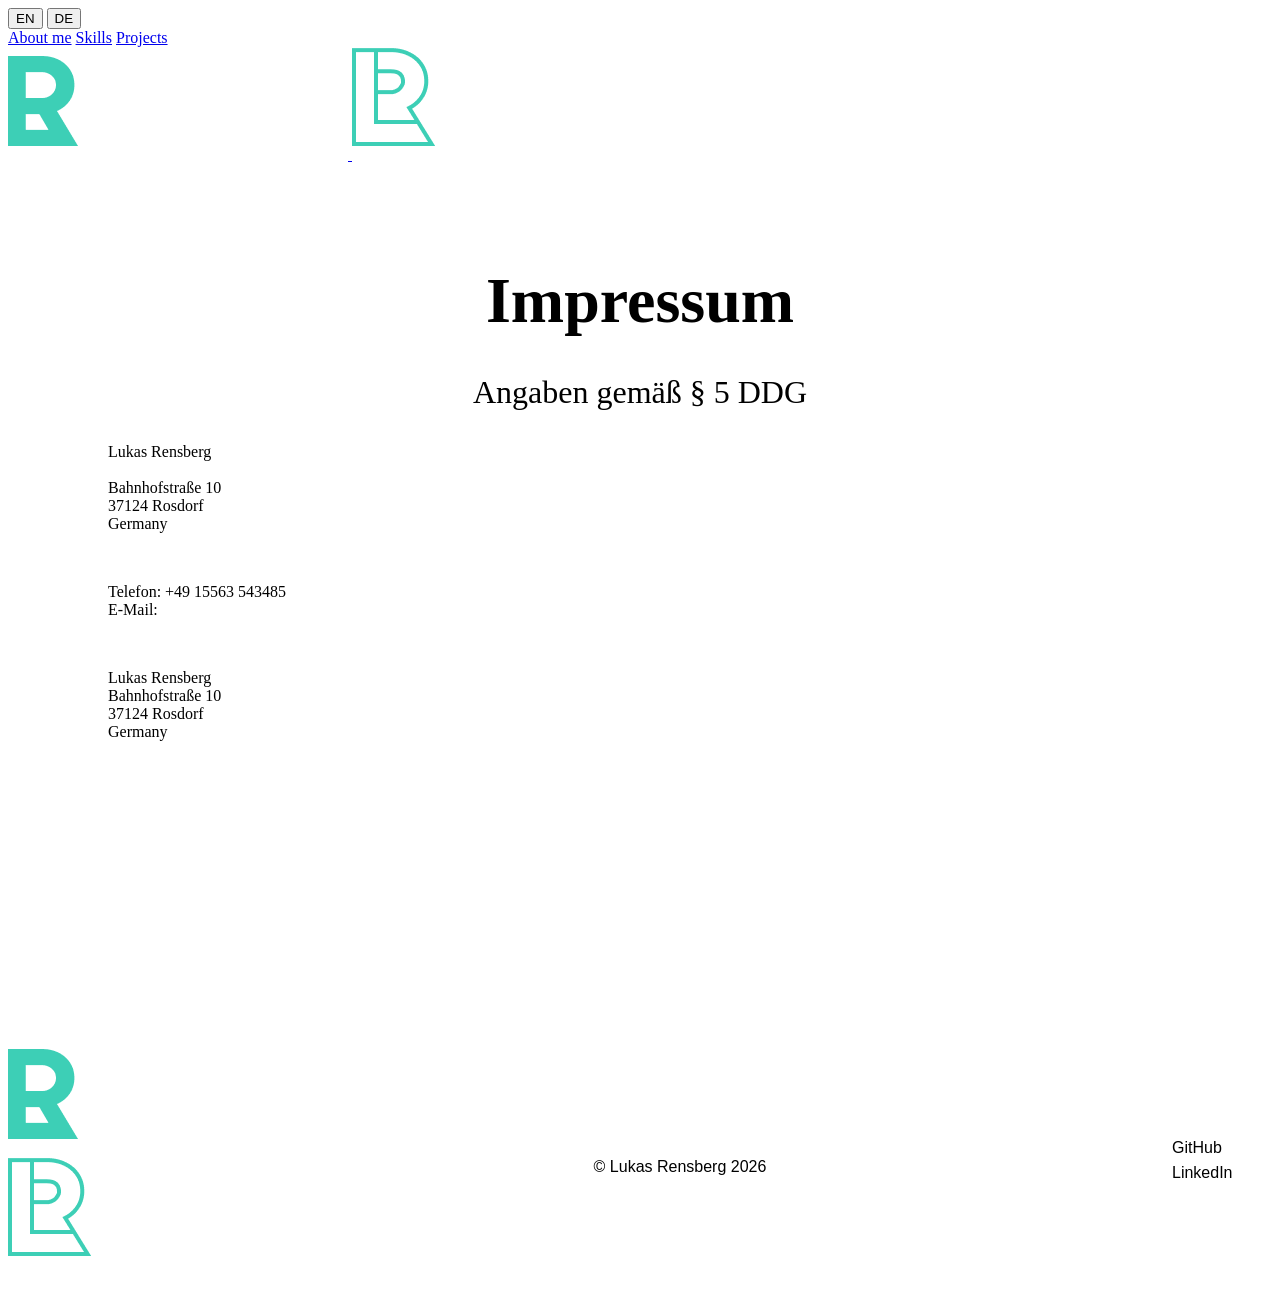
==== impressum.html @ 89ae73df "feat: add contact form, privacy policy, and refactor CSS/i18n  - Add FormValidator class with real-t" ====
<!DOCTYPE html>
<html lang="en">
<head>
    <meta charset="UTF-8">
    <meta name="viewport"
          content="width=device-width, user-scalable=no, initial-scale=1.0, maximum-scale=1.0, minimum-scale=1.0">
    <meta http-equiv="X-UA-Compatible" content="ie=edge">
    <title>Lukas Rensberg · Impressum</title>
    <link rel="stylesheet" href="./style.css">
</head>
<body class="alt-page">
<header class="topbar">
    <div class="nav_left">
        <div class="lang_switch" role="group" aria-label="Sprachauswahl" data-i18n-aria-label="ui.languageSwitch">
            <button type="button" class="lang_link" data-lang="en" aria-pressed="false">EN</button>
            <button type="button" class="lang_link active" data-lang="de" aria-pressed="true">DE</button>
        </div>
        <nav class="nav_links" aria-label="Hauptnavigation" data-i18n-aria-label="ui.mainNavigation">
            <a href="/index.html#about" class="navbar_link" data-i18n="nav.about">About me</a>
            <a href="/index.html#skills" class="navbar_link" data-i18n="nav.skills">Skills</a>
            <a href="/index.html#projects" class="navbar_link" data-i18n="nav.projects">Projects</a>
        </nav>
    </div>
    <a href="#" class="logo" aria-label="Zur Startseite" data-i18n-aria-label="ui.homeLink">
        <img class="logo__img logo__img--base" src="assets/img/lr-logo-white.png"
             alt="Logo mit einem weißen L und R ineinander sowie dem Text Lukas Rensberg">
        <img class="logo__img logo__img--overlay" src="assets/img/lr-logo-white-outline.png" alt="" aria-hidden="true">
    </a>
</header>
<h1 class="section-intro__label" data-i18n="imprint.title">
    Impressum
</h1>

<p class="subtitle" data-i18n="imprint.subtitle">Angaben gemäß § 5 DDG</p>
<p>Lukas Rensberg<br>
    <br>
    Bahnhofstraße 10<br>
    37124 Rosdorf <br>
    <span data-i18n="imprint.country">Germany</span>
</p>
<p><strong data-i18n="imprint.contact.title">Kontakt:</strong> <br>
    <span data-i18n="imprint.contact.phone">Telefon:</span> +49 15563 543485<br>
    <span data-i18n="imprint.contact.mail">E-Mail:</span> <a>contact@lukas-rensberg.de</a><br></p>
<p><strong data-i18n="imprint.msst.title">Verantwortlich für den Inhalt nach § 18 Abs. 2 MStV:</strong><br>
    Lukas Rensberg <br>
    Bahnhofstraße 10<br>
    37124 Rosdorf <br>
    <span data-i18n="imprint.country">Germany</span>
</p>

<p><strong data-i18n="imprint.disclaimer.title">Haftungsausschluss: </strong>
    <br><br>
    <strong data-i18n="imprint.disclaimer.content.title">Haftung für Inhalte</strong><br>
    <span data-i18n="imprint.disclaimer.content.text"></span><br><br>
    <strong data-i18n="imprint.disclaimer.links.title">Haftung für Links</strong><br>
    <span data-i18n="imprint.disclaimer.links.text"></span><br><br>
    <strong data-i18n="imprint.disclaimer.copyright.title">Urheberrecht</strong><br>
    <span data-i18n="imprint.disclaimer.copyright.text"></span></p>
<p data-i18n="imprint.multilingual.hint"></p>
<p data-i18n="imprint.date"></p>

<footer>
    <div class="footer__container">

        <div class="footer__brand">
            <a href="#" class="logo" data-i18n-aria-label="ui.homeLink">
                <img class="logo__img logo__img--base"
                     src="assets/img/lr-logo-white.png"
                     alt="Logo Lukas Rensberg">
                <img class="logo__img logo__img--overlay"
                     src="assets/img/lr-logo-white-outline.png"
                     alt="" aria-hidden="true">
            </a>
            <span class="footer__tagline" data-i18n="footer.tagline"></span>
            <span class="footer__location" data-i18n="footer.location"></span>
        </div>

        <div class="footer__copyright">
            <span>&copy; Lukas Rensberg <span id="footer-year"></span></span>
        </div>

        <nav class="footer__links" aria-label="Links">
            <a href="https://github.com/lukas-rensberg" target="_blank" rel="noopener noreferrer">GitHub</a>
            <a href="https://linkedin.com/in/lukas-rensberg" target="_blank" rel="noopener noreferrer">LinkedIn</a>
            <a href="mailto:contact@lukas-rensberg.de" data-i18n="footer.email"></a>
            <a href="/impressum.html" data-i18n="footer.legal"></a>
        </nav>

    </div>
</footer>

<script type="module" src="./script.js"></script>

</body>
</html>
---- style.css ----
.section-intro {
    width: 50%;
    align-self: flex-end;
}

.section-intro__box {
    display: flex;
    flex-direction: column;
    padding: 20px;
    gap: 10px;
    width: 100%;
    border-radius: 20px;
    border: 1px solid var(--primary-color);
    background: rgba(61, 207, 182, 12.5%);
}

.section-intro__box h2 {
    margin: 0 20px;
    font-size: 54px;
    font-family: fira-code, 'sans-serif';
    font-weight: bold;
    color: var(--primary-color);
}

.section-intro__box p {
    margin: 0 20px;
    font-size: 17px;
    text-align: justify;
}

.section-intro__label {
    font-size: 24px;
    font-weight: bold;
    color: var(--primary-color);
}

.about {
    padding: 70px 100px;
    display: flex;
    flex-direction: row;
    justify-content: space-between;
    gap: 10px;
    font-family: 'karla', 'sans-serif';
    overflow: hidden;
    min-height: var(--section-min-height);
    width: 100%;
}

.about__image {
    position: relative;
    display: inline-block;
    margin: 20px;
    border-radius: 40px;
    width: 600px;
    height: 600px;
}

.about__image::before {
    content: "";
    position: absolute;
    top: 40px;
    left: -40px;
    width: 600px;
    height: 100%;
    background: repeating-linear-gradient(
            45deg,
            var(--primary-color),
            var(--primary-color) 2px,
            transparent 2px,
            transparent 32px
    );
    border-radius: 40px;
    z-index: 0;
}

.about__image img {
    position: relative;
    z-index: 1;
    border-radius: 20px;
    display: block;
    width: 100%;
    height: 100%;
    object-fit: cover;
    filter: grayscale(1);
}

.about__profile {
    display: flex;
    flex-direction: column;
    gap: 20px;
    margin: 20px 0;
}

.about__profile-item {
    display: flex;
    flex-direction: row;
    align-items: flex-start;
    gap: 20px;
}

.about__profile-item p {
    font-size: 17px;
    text-align: justify;
    color: var(--text-color-hoverable);
}

.about__profile-item p:hover {
    color: var(--text-color);
}


.skills {
    padding: 70px 100px;
    display: flex;
    flex-direction: row;
    align-self: flex-start;
    gap: 150px;
    font-family: 'karla', 'sans-serif';
    overflow: hidden;
    min-height: var(--section-min-height);
    width: 100%;
    background: radial-gradient(circle at center left, rgba(8 70 59 / 0.7), var(--background-color) 25%);

    .section-intro {
        align-self: flex-start;
        max-width: 600px;
    }

    .section-intro__box h2 {
        font-size: 64px;
    }

    .section-intro__box h3 {
        margin: 20px 20px 0;
        font-family: fira-code, 'sans-serif';
        font-weight: bold;
        font-size: 30px;
    }

    .section-intro__box p {
        font-size: 21px;
    }

    .cta {
        justify-content: flex-start;
    }

    .cta__btn {
        margin: 20px;
    }

    .cta__btn:hover {
        color: var(--primary-color);
        border-color: var(--primary-color);
    }

    .skill-grid {
        display: grid;
        grid-template-columns: 100px 100px 100px 100px;
        grid-template-rows: 100px 100px 100px;
        gap: 100px;
        margin-top: 100px;
        align-items: start;
    }

    .skill-item {
        display: flex;
        flex-direction: column;
        justify-content: center;
        align-items: center;
        gap: 10px;
        position: relative;
    }

    .skill-item__icon {
        transition: transform 300ms ease;
    }

    .skill-item:hover {
        .skill-item__icon {
            transform: scale(1.1);
        }
    }

    .skill-icon-container--mindset:hover .skill-icon-text {
        color: var(--primary-color);
    }

    .skill-icon-text {
        margin: 0;
        font-family: fira-code, 'sans-serif';
        text-align: center;
    }

    .skill-hover-container {
        position: absolute;
        bottom: calc(100%);
        left: 100%;
        transform: translateX(-50%);
        opacity: 0;
        pointer-events: none;
        transition: opacity 0.2s ease;
        z-index: 10;
        width: 180px;
    }

    .skill-item:hover .skill-hover-container {
        opacity: 1;
    }

    .skill-bubble {
        background: white;
        color: var(--primary-color);
        border: 1px solid rgba(255, 255, 255, 0.08);
        border-radius: 10px;
        box-shadow: 0 4px 20px rgba(0, 0, 0, 0.4);
        padding: 12px 16px;
        position: relative;
        text-align: center;
    }

    .skill-bubble::after {
        content: '';
        position: absolute;
        top: 100%;
        left: 20%;
        transform: translateX(-50%);
        border: 20px solid transparent;
        border-top-color: white;
    }

    .skill-bubble-text {
        margin: 0 0 10px 0;
        font-family: karla, 'sans-serif';
        font-size: 1rem;
    }

    .skill-bubble-icons {
        display: flex;
        gap: 16px;
        justify-content: center;
    }

    .skill-bubble-icon {
        display: flex;
        flex-direction: column;
        align-items: center;
        gap: 4px;
    }

    .skill-bubble-icon-img {
        width: 28px;
        height: 28px;
    }

    .skill-bubble-icon-label {
        margin: 0;
        font-family: karla, 'sans-serif';
        font-size: 0.8rem;
        text-align: center;
    }
}

section.featured-projects {
    padding: 70px 100px;
    display: flex;
    flex-direction: column;
    align-self: flex-start;
    gap: 60px;
    font-family: 'karla', 'sans-serif';
    overflow: hidden;
    min-height: var(--section-min-height);
    width: 100%;

    .section-intro {
        align-self: flex-start;
        width: unset;
    }

    h2 {
        margin: 0;
        font-size: 62px;
        font-family: fira-code, 'sans-serif';
        font-weight: bold;
        color: var(--primary-color);
    }

    p {
        font-size: 18px;
        max-width: 460px;
        text-align: justify;
    }

    .section-intro__label {
        font-size: 24px;
        margin: 1rem 0 0.5rem;
        font-weight: bold;
        color: var(--primary-color);
    }

    .projects-wrapper {
        display: flex;
        flex-direction: row;
        align-items: flex-start;
        position: relative;
    }

    .projects-list {
        flex: 0 0 60%;
        display: flex;
        flex-direction: column;
        border-top: 2px solid var(--primary-color);
    }

    .project-entry {
        display: flex;
        justify-content: space-between;
        align-items: center;
        padding: 22px 28px;
        border-bottom: 2px solid var(--primary-color);
        cursor: pointer;
        transition: background 0.2s ease;
    }

    .project-entry:hover {
        background: rgba(61, 207, 182, 0.08);
    }

    .project-entry:hover .project-name {
        color: var(--primary-color);
    }

    .project-name {
        font-family: 'fira-code', monospace;
        font-size: 22px;
        font-weight: bold;
        color: #fff;
        margin: 0;
        transition: color 0.2s ease;
        text-decoration: none;
    }

    .project-name::after {
        content: '↗';
        display: inline-block;
        opacity: 0;
        color: white;
        font-weight: 100;
        transform: translateX(-6px);
        transition: opacity 0.2s ease, transform 0.2s ease;
    }

    .project-entry:hover .project-name::after {
        opacity: 1;
        transform: translateX(6px);
    }

    .project-tech {
        font-family: 'karla', sans-serif;
        font-size: 14px;
    }

    .projects-preview-col {
        flex: 0 0 40%;
        align-self: stretch;
        position: relative;
        pointer-events: none;
    }

    .projects-preview-wrapper {
        position: absolute;
        left: 40px;
        width: calc(60% - 40px);
        opacity: 0;
        transition: opacity 0.25s ease;
        pointer-events: none;
    }

    .projects-preview-wrapper.is-visible {
        opacity: 1;
    }

    .projects-preview-wrapper::before {
        content: "";
        position: absolute;
        top: 10px;
        left: 10px;
        width: 100%;
        height: 100%;
        background: repeating-linear-gradient(
                120deg,
                var(--primary-color),
                var(--primary-color) 2px,
                transparent 2px,
                transparent 8px
        );
        border-radius: 16px;
        z-index: 0;
    }

    .projects-preview-img {
        position: relative;
        z-index: 1;
        display: block;
        width: 100%;
        border-radius: 16px;
        box-shadow: 0 20px 60px rgba(0, 0, 0, 0.55);
        pointer-events: none;
    }

    .divider {
        color: var(--primary-color);
    }


    @keyframes dialog-in {
        from {
            opacity: 0;
            transform: scale(0.96) translateY(12px);
        }
        to {
            opacity: 1;
            transform: scale(1) translateY(0);
        }
    }

    .project-preview-dialog {
        border: 1px solid var(--primary-color);
        border-radius: 20px;
        padding: 0;
        max-width: 1440px;
        height: 90vh;
        width: 90vw;
        background: linear-gradient(55.22deg, #1C1C1C 36.26%, #08463B 93.28%);
        color: var(--text-color);
        box-shadow: 0 30px 80px rgba(0, 0, 0, 0.7);
        overflow: hidden;
    }

    .project-preview-dialog::backdrop {
        background: rgba(0, 0, 0, 0.65);
        backdrop-filter: blur(6px);
    }

    .project-preview-dialog[open] {
        display: flex;
        animation: dialog-in 0.2s ease;
    }

    .dialog-left {
        flex: 0 0 42%;
        padding: 40px 36px;
        display: flex;
        flex-direction: column;
        gap: 14px;
    }

    .dialog-number {
        font-family: 'karla', sans-serif;
        font-size: 110px;
        font-weight: bold;
        color: var(--primary-color);
        line-height: 1;
    }

    .dialog-title {
        font-family: 'fira-code', monospace;
        font-size: 52px;
        font-weight: bold;
        color: #fff;
        margin: 0;
        line-height: 1.1;
    }

    .dialog-question {
        font-family: 'fira-code', sans-serif;
        font-size: 21px;
        font-weight: bold;
        color: var(--primary-color);
        margin: 4px 0 0;
    }

    .dialog-description {
        font-family: 'karla', sans-serif;
        font-size: 1rem;
        line-height: 1.65;
        color: rgba(255, 255, 255, 0.7);
        margin: 0;
    }

    .dialog-tech-list {
        display: flex;
        flex-wrap: wrap;
        gap: 10px;
        margin: 20px 0;
    }

    .dialog-tech-badge {
        display: inline-flex;
        align-items: center;
        gap: 8px;
        font-family: 'karla', sans-serif;
        font-weight: unset;
        font-size: 15px;
        color: white;
    }

    .dialog-tech-badge img {
        width: 20px;
        height: 20px;
    }

    .dialog-links {
        display: flex;
        gap: 12px;
        flex-wrap: wrap;
        margin-top: 4px;
    }

    .dialog-link {
        display: inline-flex;
        align-items: center;
        gap: 8px;
        color: white;
        text-decoration: none;
        font-family: 'karla', sans-serif;
        font-size: 16px;
        border: 1px solid white;
        padding: 8px 20px;
        border-radius: 30px;
        transition: background 0.2s, color 0.2s, border-color 0.2s;
    }

    .dialog-link:hover {
        color: var(--primary-color);
        border-color: var(--primary-color);
    }

    .dialog-link-arrow {
        flex-shrink: 0;
        transition: transform 0.25s ease;
    }

    .dialog-link:hover .dialog-link-arrow {
        transform: translateX(4px) scale(1.15);
    }

    .dialog-next-btn {
        position: absolute;
        bottom: 32px;
        right: 36px;
        display: inline-flex;
        align-items: center;
        gap: 8px;
        background: none;
        border: none;
        cursor: pointer;
        color: var(--primary-color);
        font-family: 'karla', sans-serif;
        font-size: 15px;
        padding: 0;
        transition: color 0.2s;
        z-index: 2;
    }

    .dialog-next-arrow {
        color: var(--primary-color);
        flex-shrink: 0;
        transition: transform 0.25s ease;
    }

    .dialog-next-btn:hover {
        color: #fff;
    }

    .dialog-next-btn:hover .dialog-next-arrow {
        transform: translateX(5px) scale(1.15);
    }

    .dialog-right {
        flex: 0 0 58%;
        position: relative;
        min-height: 380px;
        overflow: hidden;
        display: flex;
        align-items: center;
        justify-content: center;
        padding: 40px 36px 80px;
    }

    .dialog-close-button {
        position: absolute;
        top: 20px;
        right: 36px;
        z-index: 10;
        background: none;
        border: none;
        color: var(--text-color);
        font-size: 28px;
        font-weight: 100;
        line-height: 1;
        cursor: pointer;
        display: flex;
        align-items: center;
        justify-content: center;
        padding: 0;
        transition: color 0.2s, transform 0.2s;
    }

    .dialog-close-button:hover {
        color: var(--primary-color);
        transform: scale(1.75);
    }

    .dialog-preview-img {
        max-width: 100%;
        max-height: 100%;
        width: auto;
        height: auto;
        display: block;
        object-fit: contain;
        border-radius: 10px;
        box-shadow: 0 12px 40px rgba(0, 0, 0, 0.5);
    }

    @media (max-width: 640px) {
        .project-preview-dialog[open] {
            flex-direction: column;
            width: 95vw;
        }

        .dialog-left {
            flex: none;
            padding: 28px 24px;
        }

        .dialog-right {
            min-height: 220px;
            flex: none;
        }
    }
}

section.testimonials {
    padding: 80px 0 70px;
    display: flex;
    flex-direction: column;
    align-items: center;
    gap: 52px;
    width: 100%;
    overflow: hidden;
    background: var(--background-color);
}

.testimonials-title {
    font-family: 'fira-code', monospace;
    font-size: 36px;
    font-weight: bold;
    color: var(--primary-color);
    text-align: center;
    margin: 0;
    padding: 0 40px;
}

.testimonial-swiper {
    width: 100%;
    overflow: visible;
}

.testimonial-card {
    width: 55%;
    overflow: visible;
    background: rgba(255, 255, 255, 0.03);
    border: 1px solid rgba(255, 255, 255, 0.08);
    border-radius: 14px;
    padding: 36px 40px 32px;
    display: flex;
    flex-direction: column;
    gap: 18px;
    opacity: 0.35;
    transition: opacity 0.45s ease, background 0.45s ease, border-color 0.45s ease;
    pointer-events: none;
    box-sizing: border-box;
    height: 270px;
}

.testimonial-card.swiper-slide-active {
    background: linear-gradient(135deg, #0e3d33 0%, #082d25 100%);
    border-color: var(--primary-color);
    opacity: 1;
    pointer-events: auto;
}

.testimonial-quote-mark {
    font-family: Georgia, 'Times New Roman', serif;
    font-size: 120px;
    line-height: 0.8;
    z-index: 2;
    color: #fff;
    margin-top: -35px;
    margin-bottom: -100px;
    width: 60%;
    user-select: none;
    pointer-events: none;
}

.testimonial-text {
    font-family: 'karla', sans-serif;
    font-size: 16px;
    line-height: 1.75;
    color: rgba(255, 255, 255, 0.85);
    margin: 0;
    flex: 1;
    display: flex;
    align-items: center;
}

.testimonial-footer {
    display: flex;
    align-items: center;
    gap: 10px;
}

.author-separator {
    flex: 1;
    height: 1px;
    border: 1px solid gray;
}

.testimonial-author {
    font-family: 'fira-code', monospace;
    font-size: 13px;
    color: rgba(255, 255, 255, 0.55);
}

.testimonial-nav {
    display: flex;
    align-items: center;
    gap: 20px;
}

.testimonial-prev,
.testimonial-next {
    background: none;
    border: none;
    color: var(--text-color);
    font-size: 22px;
    cursor: pointer;
    padding: 6px;
    line-height: 1;
    transition: color 0.2s, transform 0.2s;
}

.testimonial-prev:hover,
.testimonial-next:hover {
    color: var(--primary-color);
}

.testimonial-next:hover {
    transform: translateX(3px);
}

.testimonial-prev:hover {
    transform: translateX(-3px);
}

.swiper-pagination {
    display: flex;
    align-items: center;
    justify-content: center;
    gap: 10px;
}

/* Standard Bullet */
.swiper-pagination-bullet {
    width: 8px;
    height: 8px;
    background: #2f3a3a;
    opacity: 1;
    border-radius: 50%;

    transition: width 0.3s ease,
    background 0.3s ease,
    transform 0.3s ease;
}

/* Aktive Bullet */
.swiper-pagination-bullet-active {
    border-radius: 10px;
    background: #35e0c4;

    transform: scale(1.1);
}

.controls {
    display: flex;
    justify-content: center;
    align-items: center;
    gap: 15px;
    margin-top: 20px;
}

.prev, .next {
    cursor: pointer;
    font-size: 18px;
}

.testimonial-dot {
    width: 8px;
    height: 8px;
    border-radius: 50%;
    background: rgba(255, 255, 255, 0.25);
    border: none;
    padding: 0;
    cursor: pointer;
    transition: background 0.25s ease, transform 0.25s ease;
}

.testimonial-dot.active {
    background: var(--primary-color);
    transform: scale(1.25);
}

.contact {
    padding: 70px 100px;
    display: flex;
    flex-direction: row;
    align-self: flex-start;
    gap: 120px;
    font-family: 'karla', 'sans-serif';
    overflow: hidden;
    width: 100%;

    .section-intro {
        align-self: flex-start;
        width: 40%;
    }

    h2 {
        margin: 0;
        font-size: 62px;
        font-family: fira-code, 'sans-serif';
        font-weight: bold;
        color: var(--primary-color);
    }

    h3 {
        margin: 2rem 0 0;
        font-size: 25px;
        font-family: fira-code, 'sans-serif';
        font-weight: 1000;
        color: var(--primary-color);
    }

    p {
        font-size: 18px;
        max-width: 460px;
        text-align: justify;
    }

    .section-intro__label {
        font-size: 24px;
        margin: 1rem 0 0.5rem;
        font-weight: bold;
        color: var(--primary-color);
    }

    .text--accent {
        font-weight: bold;
    }

    form {
        width: 50%;
    }

    .form-field {
        display: flex;
        flex-direction: column;
        gap: 16px;
        width: 100%;
        border: 1px solid var(--primary-color);
        border-left: unset;
        border-right: unset;
        padding: 2rem;
    }

    .form-field:first-child {
        margin: 1rem 0 0;
    }

    .form-field label {
        font-size: 25px;
        font-family: fira-code, 'sans-serif';
        color: var(--primary-color);
    }

    .form-field input,
    .form-field textarea {
        display: block;
        background: transparent;
        border: none;
        outline: none;
        color: white;
        width: 100%;
        font-family: karla, sans-serif;
        font-size: 18px;
        field-sizing: content;
        resize: vertical;
        max-height: 100px;
    }

    .form-field input::placeholder,
    .form-field textarea::placeholder {
        color: #999;
    }

    .form-field input.field-error::placeholder,
    .form-field textarea.field-error::placeholder {
        color: #e53935;
        opacity: 1;
    }

    .form-field__error {
        display: block;
        min-height: 1.1em;
        font-size: 13px;
        font-family: karla, sans-serif;
        color: #e53935;
        visibility: hidden;
        line-height: 1.1;
    }

    .form-field__error.is-visible {
        visibility: visible;
    }

    .form-field--checkbox {
        display: flex;
        flex-direction: column;
        align-items: flex-start;
        gap: 8px;
        margin-top: 2.5rem;
        margin-bottom: 2.5rem;
    }

    .form-field--checkbox input[type="checkbox"] {
        position: absolute;
        opacity: 0;
        width: 0;
        height: 0;
        pointer-events: none;
    }

    .form-field__checkbox-label {
        display: flex;
        align-items: center;
        gap: 12px;
        cursor: pointer;
        user-select: none;
        font-size: 16px;
        font-family: karla, sans-serif;

        span a {
            color: var(--primary-color);
            text-decoration: none;
            position: relative;
            font-family: 'fira-code', monospace;
        }

        span a:hover {
            color: white;
        }

        span a:hover::after {
            opacity: 1;
        }

        span a::after {
            content: '';
            position: absolute;
            bottom: -5px;
            left: 0;
            width: 100%;
            height: 1px;
            background-color: var(--primary-color);
            opacity: 0;
            transition: opacity 0.1s ease;
        }
    }

    .form-field__checkbox-icon {
        width: 24px;
        height: 24px;
        flex-shrink: 0;
        background-image: url('./assets/img/checkbox-unchecked.svg');
        background-size: contain;
        background-repeat: no-repeat;
    }

    .form-field__error {
    }

    #privacy:checked + .form-field__checkbox-label .form-field__checkbox-icon {
        background-image: url('./assets/img/checkbox-checked.svg');
    }

    .cta__btn:not(:disabled):hover {
        color: var(--primary-color);
        border-color: var(--primary-color);
    }
}

.footer {
    padding: 70px 100px;
}

.footer__container {
    display: flex;
    align-items: center;
}

.footer__brand {
    display: flex;
    flex-direction: column;
    gap: 0.4rem;
    width: 180px;
}

.footer__tagline,
.footer__location {
    font-family: 'karla', sans-serif;
    font-size: 1rem;
    color: var(--text-color-hoverable);
}

.footer__copyright {
    text-align: center;
    font-family: 'fira-code', sans-serif;
    font-size: 1rem;
    color: var(--primary-color);
    display: flex;
    justify-content: center;
    flex: 1;
}


.footer__links {
    display: flex;
    flex-direction: column;
    align-items: flex-start;
    gap: 0.4rem;
    width: 100px;
}


.footer__links a {
    font-family: 'karla', sans-serif;
    font-size: 1rem;
    color: var(--text-color-hoverable);
    text-decoration: none;
    transition: color 220ms ease;
    position: relative;
}

.footer__links a::before {
    content: '';
    position: absolute;
    left: -12.5px;
    top: 50%;
    transform: translateY(-50%);
    width: 8px;
    height: 8px;
    border-radius: 50%;
    background-color: var(--primary-color);
    opacity: 0;
    transition: opacity 0.2s ease;
}

.footer__links a:hover {
    color: var(--primary-color);
}

.footer__links a:hover::before {
    opacity: 1;
}


@media (max-width: 700px) {
    .footer__grid {
        grid-template-columns: 1fr;
        gap: 2rem;
        text-align: center;
    }

    .footer__brand {
        align-items: center;
    }

    .footer__links {
        align-items: center;
    }
}

.text--accent {
    color: var(--primary-color);
}

.alt-page {
    background: linear-gradient(60deg, var(--background-color) 23%, #08463b 100%);

    .section-intro__label {
        color: var(--primary-color);
        font-family: fira-code, 'sans-serif';
        font-size: 4rem;
        margin: 0;
        padding: 100px 0 20px;
        text-align: center;
    }

    .subtitle {
        color: var(--primary-color);
        font-family: fira-code, 'sans-serif';
        font-size: 2rem;
        margin: 0;
        text-align: center;
    }

    p {
        margin: 0;
        color: var(--primary-color);
        font-family: karla, 'sans-serif';
        padding: 1rem 100px;

        strong {
            color: white;
        }

        a {
            color: white;
            text-decoration: none;
            font-weight: bold;
        }

        a:hover {
            text-decoration: underline;
        }
    }

    p:last-of-type {
        margin-bottom: 0;
        padding: 2rem 100px;
    }
}

@keyframes staticExit {
    0% {
        transform: translateX(0);
    }

    100% {
        transform: translateX(-100%);
    }
}

@keyframes flowCycle {
    0%,
    22% {
        transform: translate3d(0, 0, 0);
        opacity: 0;
    }

    26% {
        transform: translate3d(0, 0, 0);
        opacity: 1;
    }

    74% {
        transform: translate3d(-100%, 0, 0);
        opacity: 1;
    }

    79% {
        transform: translate3d(-100%, 0, 0);
        opacity: 0;
    }

    80% {
        transform: translate3d(0, 0, 0);
        opacity: 0;
    }

    100% {
        transform: translate3d(0, 0, 0);
        opacity: 0;
    }
}

@keyframes staticMarquee {
    0% {
        transform: translateX(0%);
    }

    100% {
        transform: translateX(-50%);
    }
}

.cta {
    display: flex;
    flex-direction: row;
    flex-wrap: wrap;
    justify-content: center;
    align-items: center;
    gap: 30px;
    width: auto;
    max-width: 100%;
}

.cta__btn {
    margin-top: 40px;
    display: inline-flex;
    align-items: center;
    justify-content: center;
    border: 1px solid var(--text-color);
    border-radius: 30px;
    padding: 8px 16px;
    background: transparent;
    color: var(--text-color);
    cursor: pointer;
    text-align: center;
    width: auto;
    text-decoration: none;
}

.cta__btn:disabled {
    opacity: 0.4;
    cursor: not-allowed;
}

.cta__btn span {
    font-size: 24px;
    font-family: "karla", 'fira-code', 'sans-serif';
}

.cta__track {
    display: inline-block;
    overflow: hidden;
    white-space: nowrap;
    position: relative;
    line-height: 1.25;
}

.cta__label--static {
    position: relative;
    display: inline-block;
    opacity: 1;
    transform: translateX(0);
}

.cta__label--animated {
    position: absolute;
    left: 0;
    top: 0;
    display: inline-block;
    transform: translate3d(0, 0, 0);
    padding-left: 100%;
    opacity: 0;
    will-change: transform, opacity;
    backface-visibility: hidden;
}

.cta__btn:not(:disabled):hover .cta__label--static,
.cta__btn:not(:disabled):focus-visible .cta__label--static {
    animation: staticExit 1s ease-out forwards;
}

.cta__btn:not(:disabled):hover .cta__label--animated,
.cta__btn:not(:disabled):focus-visible .cta__label--animated {
    animation: flowCycle 3.8s linear infinite;
    animation-delay: 0.9s;
}
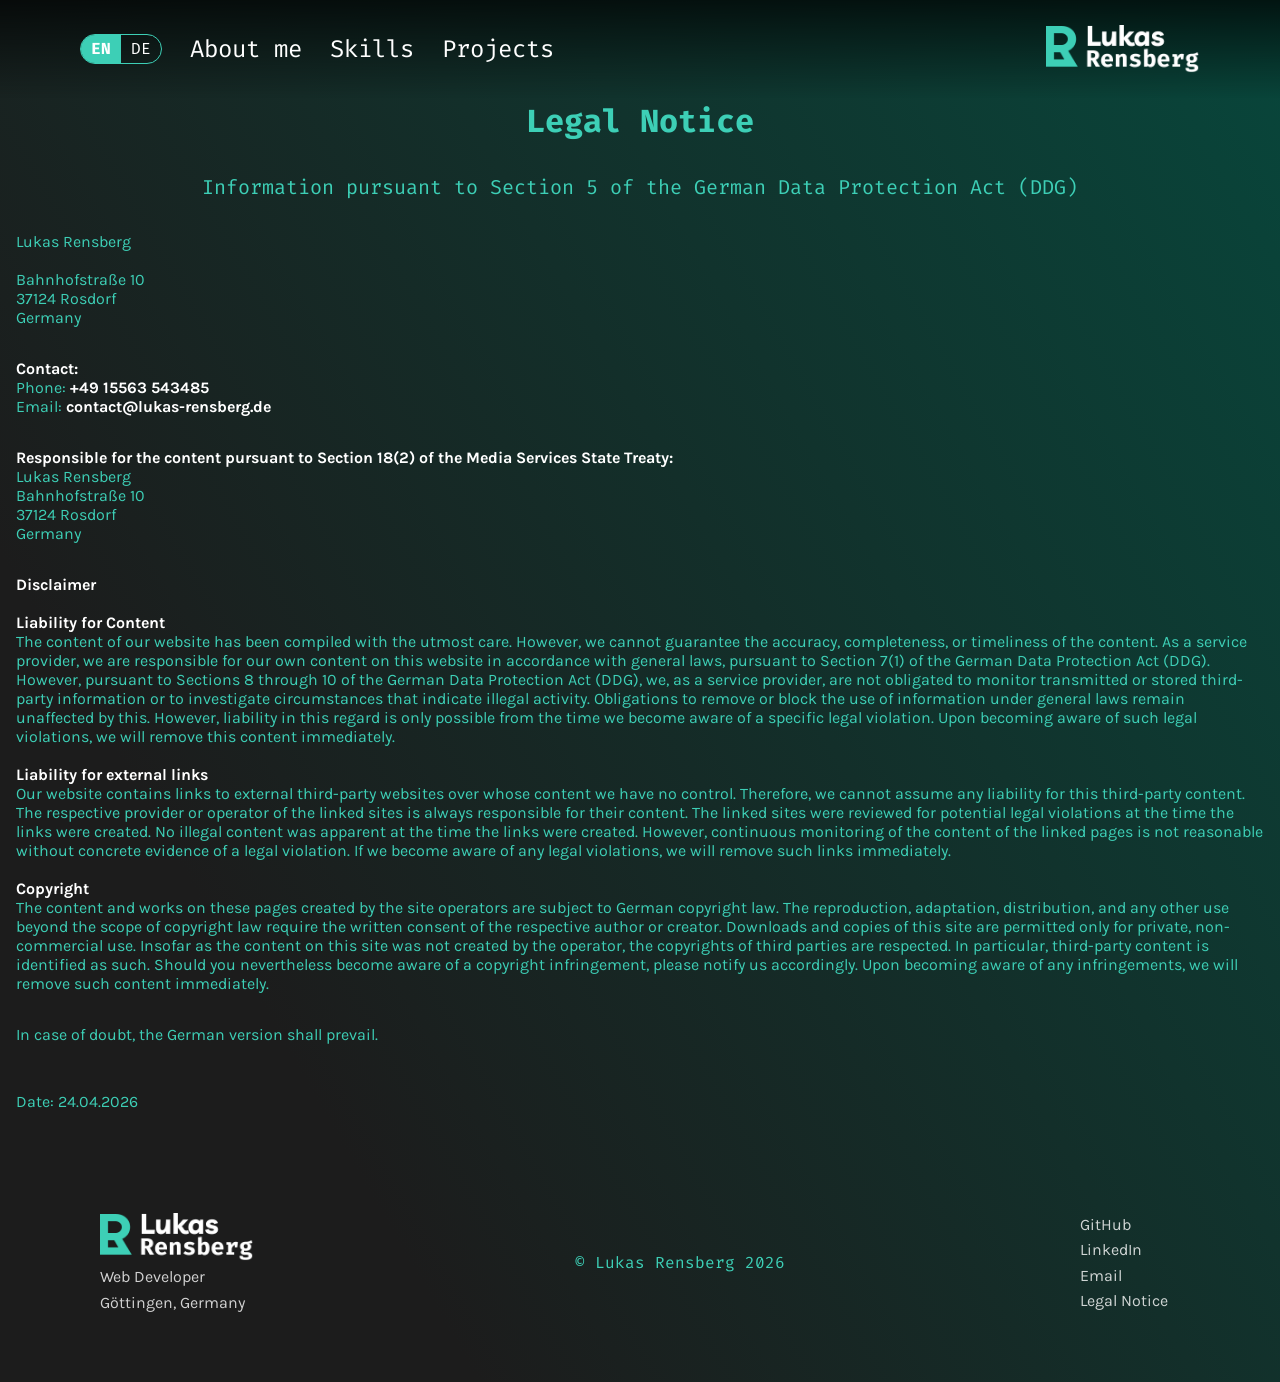
==== commit baea4abc: "feat: responsive mobile layout, AJAX contact form, and informal tone - Wrap hero content in hero__in" ====
--- a/impressum.html
+++ b/impressum.html
@@ -6,25 +6,31 @@
           content="width=device-width, user-scalable=no, initial-scale=1.0, maximum-scale=1.0, minimum-scale=1.0">
     <meta http-equiv="X-UA-Compatible" content="ie=edge">
     <title>Lukas Rensberg · Impressum</title>
-    <link rel="stylesheet" href="./style.css">
+    <link href="./style.css" rel="stylesheet">
+    <link href="./css/header-footer.css" rel="stylesheet">
+    <link href="./css/hero.css" rel="stylesheet">
 </head>
 <body class="alt-page">
 <header class="topbar">
-    <div class="nav_left">
-        <div class="lang_switch" role="group" aria-label="Sprachauswahl" data-i18n-aria-label="ui.languageSwitch">
-            <button type="button" class="lang_link" data-lang="en" aria-pressed="false">EN</button>
-            <button type="button" class="lang_link active" data-lang="de" aria-pressed="true">DE</button>
+    <div class="topbar__nav">
+        <div aria-label="Sprachauswahl" class="topbar__lang" data-i18n-aria-label="ui.languageSwitch" role="group">
+            <button aria-pressed="false" class="topbar__lang-btn" data-lang="en" type="button">EN</button>
+            <button aria-pressed="true" class="topbar__lang-btn topbar__lang-btn--active" data-lang="de" type="button">
+                DE
+            </button>
         </div>
-        <nav class="nav_links" aria-label="Hauptnavigation" data-i18n-aria-label="ui.mainNavigation">
-            <a href="/index.html#about" class="navbar_link" data-i18n="nav.about">About me</a>
-            <a href="/index.html#skills" class="navbar_link" data-i18n="nav.skills">Skills</a>
-            <a href="/index.html#projects" class="navbar_link" data-i18n="nav.projects">Projects</a>
+        <nav aria-label="Hauptnavigation" class="topbar__links" data-i18n-aria-label="ui.mainNavigation">
+            <a class="topbar__link" data-i18n="nav.about" href="index.html#about">About me</a>
+            <a class="topbar__link" data-i18n="nav.skills" href="index.html#skills">Skills</a>
+            <a class="topbar__link" data-i18n="nav.projects" href="index.html#projects">Projects</a>
         </nav>
     </div>
-    <a href="#" class="logo" aria-label="Zur Startseite" data-i18n-aria-label="ui.homeLink">
+    <!-- TODO: Remove live preview url and change to / -->
+    <a aria-label="Zur Startseite" class="logo" data-i18n-aria-label="ui.homeLink" href="/lukas-rensberg.de/">
         <img class="logo__img logo__img--base" src="assets/img/lr-logo-white.png"
              alt="Logo mit einem weißen L und R ineinander sowie dem Text Lukas Rensberg">
-        <img class="logo__img logo__img--overlay" src="assets/img/lr-logo-white-outline.png" alt="" aria-hidden="true">
+        <img alt="Outline des Logos" aria-hidden="true" class="logo__img logo__img--overlay"
+             src="assets/img/lr-logo-white-outline.png">
     </a>
 </header>
 <h1 class="section-intro__label" data-i18n="imprint.title">
@@ -39,8 +45,9 @@
     <span data-i18n="imprint.country">Germany</span>
 </p>
 <p><strong data-i18n="imprint.contact.title">Kontakt:</strong> <br>
-    <span data-i18n="imprint.contact.phone">Telefon:</span> +49 15563 543485<br>
-    <span data-i18n="imprint.contact.mail">E-Mail:</span> <a>contact@lukas-rensberg.de</a><br></p>
+    <span data-i18n="imprint.contact.phone">Telefon:</span> <a href="tel:+4915563543485">+49 15563 543485</a><br>
+    <span data-i18n="imprint.contact.mail">E-Mail:</span> <a href="mailto:contact@lukas-rensberg.de">contact@lukas-rensberg.de</a><br>
+</p>
 <p><strong data-i18n="imprint.msst.title">Verantwortlich für den Inhalt nach § 18 Abs. 2 MStV:</strong><br>
     Lukas Rensberg <br>
     Bahnhofstraße 10<br>
@@ -59,15 +66,14 @@
 <p data-i18n="imprint.multilingual.hint"></p>
 <p data-i18n="imprint.date"></p>
 
-<footer>
+<footer class="footer">
     <div class="footer__container">
-
         <div class="footer__brand">
             <a href="#" class="logo" data-i18n-aria-label="ui.homeLink">
-                <img class="logo__img logo__img--base"
+                <img class="logo__img logo__img--base" loading="lazy"
                      src="assets/img/lr-logo-white.png"
                      alt="Logo Lukas Rensberg">
-                <img class="logo__img logo__img--overlay"
+                <img class="logo__img logo__img--overlay" loading="lazy"
                      src="assets/img/lr-logo-white-outline.png"
                      alt="" aria-hidden="true">
             </a>
@@ -83,9 +89,8 @@
             <a href="https://github.com/lukas-rensberg" target="_blank" rel="noopener noreferrer">GitHub</a>
             <a href="https://linkedin.com/in/lukas-rensberg" target="_blank" rel="noopener noreferrer">LinkedIn</a>
             <a href="mailto:contact@lukas-rensberg.de" data-i18n="footer.email"></a>
-            <a href="/impressum.html" data-i18n="footer.legal"></a>
+            <a data-i18n="footer.legal" href="impressum.html"></a>
         </nav>
-
     </div>
 </footer>
 
--- a/style.css
+++ b/style.css
@@ -1,1104 +1,43 @@
-.section-intro {
-    width: 50%;
-    align-self: flex-end;
+:root {
+    --primary-color: #3dcfb6;
+    --background-color: #1C1C1C;
+    --text-color: #fff;
+    --text-color-hoverable: rgba(255, 255, 255, 0.8);
+    --primary-font-family: 'karla', 'sans-serif';
+    --secondary-font-family: 'fira-code', 'sans-serif';
+    --section-min-height: 100vh;
 }
 
-.section-intro__box {
-    display: flex;
-    flex-direction: column;
-    padding: 20px;
-    gap: 10px;
-    width: 100%;
-    border-radius: 20px;
-    border: 1px solid var(--primary-color);
-    background: rgba(61, 207, 182, 12.5%);
+@supports (height: 100dvh) {
+    :root {
+        --section-min-height: 100dvh;
+    }
 }
 
-.section-intro__box h2 {
-    margin: 0 20px;
-    font-size: 54px;
-    font-family: fira-code, 'sans-serif';
-    font-weight: bold;
-    color: var(--primary-color);
-}
-
-.section-intro__box p {
-    margin: 0 20px;
-    font-size: 17px;
-    text-align: justify;
-}
-
-.section-intro__label {
-    font-size: 24px;
-    font-weight: bold;
-    color: var(--primary-color);
-}
-
-.about {
-    padding: 70px 100px;
-    display: flex;
-    flex-direction: row;
-    justify-content: space-between;
-    gap: 10px;
-    font-family: 'karla', 'sans-serif';
-    overflow: hidden;
-    min-height: var(--section-min-height);
-    width: 100%;
-}
-
-.about__image {
-    position: relative;
-    display: inline-block;
-    margin: 20px;
-    border-radius: 40px;
-    width: 600px;
-    height: 600px;
-}
-
-.about__image::before {
-    content: "";
-    position: absolute;
-    top: 40px;
-    left: -40px;
-    width: 600px;
-    height: 100%;
-    background: repeating-linear-gradient(
-            45deg,
-            var(--primary-color),
-            var(--primary-color) 2px,
-            transparent 2px,
-            transparent 32px
-    );
-    border-radius: 40px;
-    z-index: 0;
-}
-
-.about__image img {
-    position: relative;
-    z-index: 1;
-    border-radius: 20px;
-    display: block;
-    width: 100%;
-    height: 100%;
-    object-fit: cover;
-    filter: grayscale(1);
-}
-
-.about__profile {
-    display: flex;
-    flex-direction: column;
-    gap: 20px;
-    margin: 20px 0;
-}
-
-.about__profile-item {
-    display: flex;
-    flex-direction: row;
-    align-items: flex-start;
-    gap: 20px;
-}
-
-.about__profile-item p {
-    font-size: 17px;
-    text-align: justify;
-    color: var(--text-color-hoverable);
-}
-
-.about__profile-item p:hover {
+html,
+body {
+    margin: 0;
+    padding: 0;
     color: var(--text-color);
+    background: var(--background-color);
 }
 
 
-.skills {
-    padding: 70px 100px;
-    display: flex;
-    flex-direction: row;
-    align-self: flex-start;
-    gap: 150px;
-    font-family: 'karla', 'sans-serif';
-    overflow: hidden;
-    min-height: var(--section-min-height);
-    width: 100%;
-    background: radial-gradient(circle at center left, rgba(8 70 59 / 0.7), var(--background-color) 25%);
-
-    .section-intro {
-        align-self: flex-start;
-        max-width: 600px;
-    }
-
-    .section-intro__box h2 {
-        font-size: 64px;
-    }
-
-    .section-intro__box h3 {
-        margin: 20px 20px 0;
-        font-family: fira-code, 'sans-serif';
-        font-weight: bold;
-        font-size: 30px;
-    }
-
-    .section-intro__box p {
-        font-size: 21px;
-    }
-
-    .cta {
-        justify-content: flex-start;
-    }
-
-    .cta__btn {
-        margin: 20px;
-    }
-
-    .cta__btn:hover {
-        color: var(--primary-color);
-        border-color: var(--primary-color);
-    }
-
-    .skill-grid {
-        display: grid;
-        grid-template-columns: 100px 100px 100px 100px;
-        grid-template-rows: 100px 100px 100px;
-        gap: 100px;
-        margin-top: 100px;
-        align-items: start;
-    }
-
-    .skill-item {
-        display: flex;
-        flex-direction: column;
-        justify-content: center;
-        align-items: center;
-        gap: 10px;
-        position: relative;
-    }
-
-    .skill-item__icon {
-        transition: transform 300ms ease;
-    }
-
-    .skill-item:hover {
-        .skill-item__icon {
-            transform: scale(1.1);
-        }
-    }
-
-    .skill-icon-container--mindset:hover .skill-icon-text {
-        color: var(--primary-color);
-    }
-
-    .skill-icon-text {
-        margin: 0;
-        font-family: fira-code, 'sans-serif';
-        text-align: center;
-    }
-
-    .skill-hover-container {
-        position: absolute;
-        bottom: calc(100%);
-        left: 100%;
-        transform: translateX(-50%);
-        opacity: 0;
-        pointer-events: none;
-        transition: opacity 0.2s ease;
-        z-index: 10;
-        width: 180px;
-    }
-
-    .skill-item:hover .skill-hover-container {
-        opacity: 1;
-    }
-
-    .skill-bubble {
-        background: white;
-        color: var(--primary-color);
-        border: 1px solid rgba(255, 255, 255, 0.08);
-        border-radius: 10px;
-        box-shadow: 0 4px 20px rgba(0, 0, 0, 0.4);
-        padding: 12px 16px;
-        position: relative;
-        text-align: center;
-    }
-
-    .skill-bubble::after {
-        content: '';
-        position: absolute;
-        top: 100%;
-        left: 20%;
-        transform: translateX(-50%);
-        border: 20px solid transparent;
-        border-top-color: white;
-    }
-
-    .skill-bubble-text {
-        margin: 0 0 10px 0;
-        font-family: karla, 'sans-serif';
-        font-size: 1rem;
-    }
-
-    .skill-bubble-icons {
-        display: flex;
-        gap: 16px;
-        justify-content: center;
-    }
-
-    .skill-bubble-icon {
-        display: flex;
-        flex-direction: column;
-        align-items: center;
-        gap: 4px;
-    }
-
-    .skill-bubble-icon-img {
-        width: 28px;
-        height: 28px;
-    }
-
-    .skill-bubble-icon-label {
-        margin: 0;
-        font-family: karla, 'sans-serif';
-        font-size: 0.8rem;
-        text-align: center;
-    }
+* {
+    box-sizing: border-box;
+    scroll-behavior: smooth;
 }
 
-section.featured-projects {
-    padding: 70px 100px;
-    display: flex;
-    flex-direction: column;
-    align-self: flex-start;
-    gap: 60px;
-    font-family: 'karla', 'sans-serif';
-    overflow: hidden;
-    min-height: var(--section-min-height);
-    width: 100%;
-
-    .section-intro {
-        align-self: flex-start;
-        width: unset;
-    }
-
-    h2 {
-        margin: 0;
-        font-size: 62px;
-        font-family: fira-code, 'sans-serif';
-        font-weight: bold;
-        color: var(--primary-color);
-    }
-
-    p {
-        font-size: 18px;
-        max-width: 460px;
-        text-align: justify;
-    }
-
-    .section-intro__label {
-        font-size: 24px;
-        margin: 1rem 0 0.5rem;
-        font-weight: bold;
-        color: var(--primary-color);
-    }
-
-    .projects-wrapper {
-        display: flex;
-        flex-direction: row;
-        align-items: flex-start;
-        position: relative;
-    }
-
-    .projects-list {
-        flex: 0 0 60%;
-        display: flex;
-        flex-direction: column;
-        border-top: 2px solid var(--primary-color);
-    }
-
-    .project-entry {
-        display: flex;
-        justify-content: space-between;
-        align-items: center;
-        padding: 22px 28px;
-        border-bottom: 2px solid var(--primary-color);
-        cursor: pointer;
-        transition: background 0.2s ease;
-    }
-
-    .project-entry:hover {
-        background: rgba(61, 207, 182, 0.08);
-    }
-
-    .project-entry:hover .project-name {
-        color: var(--primary-color);
-    }
-
-    .project-name {
-        font-family: 'fira-code', monospace;
-        font-size: 22px;
-        font-weight: bold;
-        color: #fff;
-        margin: 0;
-        transition: color 0.2s ease;
-        text-decoration: none;
-    }
-
-    .project-name::after {
-        content: '↗';
-        display: inline-block;
-        opacity: 0;
-        color: white;
-        font-weight: 100;
-        transform: translateX(-6px);
-        transition: opacity 0.2s ease, transform 0.2s ease;
-    }
-
-    .project-entry:hover .project-name::after {
-        opacity: 1;
-        transform: translateX(6px);
-    }
-
-    .project-tech {
-        font-family: 'karla', sans-serif;
-        font-size: 14px;
-    }
-
-    .projects-preview-col {
-        flex: 0 0 40%;
-        align-self: stretch;
-        position: relative;
-        pointer-events: none;
-    }
-
-    .projects-preview-wrapper {
-        position: absolute;
-        left: 40px;
-        width: calc(60% - 40px);
-        opacity: 0;
-        transition: opacity 0.25s ease;
-        pointer-events: none;
-    }
-
-    .projects-preview-wrapper.is-visible {
-        opacity: 1;
-    }
-
-    .projects-preview-wrapper::before {
-        content: "";
-        position: absolute;
-        top: 10px;
-        left: 10px;
-        width: 100%;
-        height: 100%;
-        background: repeating-linear-gradient(
-                120deg,
-                var(--primary-color),
-                var(--primary-color) 2px,
-                transparent 2px,
-                transparent 8px
-        );
-        border-radius: 16px;
-        z-index: 0;
-    }
-
-    .projects-preview-img {
-        position: relative;
-        z-index: 1;
-        display: block;
-        width: 100%;
-        border-radius: 16px;
-        box-shadow: 0 20px 60px rgba(0, 0, 0, 0.55);
-        pointer-events: none;
-    }
-
-    .divider {
-        color: var(--primary-color);
-    }
-
-
-    @keyframes dialog-in {
-        from {
-            opacity: 0;
-            transform: scale(0.96) translateY(12px);
-        }
-        to {
-            opacity: 1;
-            transform: scale(1) translateY(0);
-        }
-    }
-
-    .project-preview-dialog {
-        border: 1px solid var(--primary-color);
-        border-radius: 20px;
-        padding: 0;
-        max-width: 1440px;
-        height: 90vh;
-        width: 90vw;
-        background: linear-gradient(55.22deg, #1C1C1C 36.26%, #08463B 93.28%);
-        color: var(--text-color);
-        box-shadow: 0 30px 80px rgba(0, 0, 0, 0.7);
-        overflow: hidden;
-    }
-
-    .project-preview-dialog::backdrop {
-        background: rgba(0, 0, 0, 0.65);
-        backdrop-filter: blur(6px);
-    }
-
-    .project-preview-dialog[open] {
-        display: flex;
-        animation: dialog-in 0.2s ease;
-    }
-
-    .dialog-left {
-        flex: 0 0 42%;
-        padding: 40px 36px;
-        display: flex;
-        flex-direction: column;
-        gap: 14px;
-    }
-
-    .dialog-number {
-        font-family: 'karla', sans-serif;
-        font-size: 110px;
-        font-weight: bold;
-        color: var(--primary-color);
-        line-height: 1;
-    }
-
-    .dialog-title {
-        font-family: 'fira-code', monospace;
-        font-size: 52px;
-        font-weight: bold;
-        color: #fff;
-        margin: 0;
-        line-height: 1.1;
-    }
-
-    .dialog-question {
-        font-family: 'fira-code', sans-serif;
-        font-size: 21px;
-        font-weight: bold;
-        color: var(--primary-color);
-        margin: 4px 0 0;
-    }
-
-    .dialog-description {
-        font-family: 'karla', sans-serif;
-        font-size: 1rem;
-        line-height: 1.65;
-        color: rgba(255, 255, 255, 0.7);
-        margin: 0;
-    }
-
-    .dialog-tech-list {
-        display: flex;
-        flex-wrap: wrap;
-        gap: 10px;
-        margin: 20px 0;
-    }
-
-    .dialog-tech-badge {
-        display: inline-flex;
-        align-items: center;
-        gap: 8px;
-        font-family: 'karla', sans-serif;
-        font-weight: unset;
-        font-size: 15px;
-        color: white;
-    }
-
-    .dialog-tech-badge img {
-        width: 20px;
-        height: 20px;
-    }
-
-    .dialog-links {
-        display: flex;
-        gap: 12px;
-        flex-wrap: wrap;
-        margin-top: 4px;
-    }
-
-    .dialog-link {
-        display: inline-flex;
-        align-items: center;
-        gap: 8px;
-        color: white;
-        text-decoration: none;
-        font-family: 'karla', sans-serif;
-        font-size: 16px;
-        border: 1px solid white;
-        padding: 8px 20px;
-        border-radius: 30px;
-        transition: background 0.2s, color 0.2s, border-color 0.2s;
-    }
-
-    .dialog-link:hover {
-        color: var(--primary-color);
-        border-color: var(--primary-color);
-    }
-
-    .dialog-link-arrow {
-        flex-shrink: 0;
-        transition: transform 0.25s ease;
-    }
-
-    .dialog-link:hover .dialog-link-arrow {
-        transform: translateX(4px) scale(1.15);
-    }
-
-    .dialog-next-btn {
-        position: absolute;
-        bottom: 32px;
-        right: 36px;
-        display: inline-flex;
-        align-items: center;
-        gap: 8px;
-        background: none;
-        border: none;
-        cursor: pointer;
-        color: var(--primary-color);
-        font-family: 'karla', sans-serif;
-        font-size: 15px;
-        padding: 0;
-        transition: color 0.2s;
-        z-index: 2;
-    }
-
-    .dialog-next-arrow {
-        color: var(--primary-color);
-        flex-shrink: 0;
-        transition: transform 0.25s ease;
-    }
-
-    .dialog-next-btn:hover {
-        color: #fff;
-    }
-
-    .dialog-next-btn:hover .dialog-next-arrow {
-        transform: translateX(5px) scale(1.15);
-    }
-
-    .dialog-right {
-        flex: 0 0 58%;
-        position: relative;
-        min-height: 380px;
-        overflow: hidden;
-        display: flex;
-        align-items: center;
-        justify-content: center;
-        padding: 40px 36px 80px;
-    }
-
-    .dialog-close-button {
-        position: absolute;
-        top: 20px;
-        right: 36px;
-        z-index: 10;
-        background: none;
-        border: none;
-        color: var(--text-color);
-        font-size: 28px;
-        font-weight: 100;
-        line-height: 1;
-        cursor: pointer;
-        display: flex;
-        align-items: center;
-        justify-content: center;
-        padding: 0;
-        transition: color 0.2s, transform 0.2s;
-    }
-
-    .dialog-close-button:hover {
-        color: var(--primary-color);
-        transform: scale(1.75);
-    }
-
-    .dialog-preview-img {
-        max-width: 100%;
-        max-height: 100%;
-        width: auto;
-        height: auto;
-        display: block;
-        object-fit: contain;
-        border-radius: 10px;
-        box-shadow: 0 12px 40px rgba(0, 0, 0, 0.5);
-    }
-
-    @media (max-width: 640px) {
-        .project-preview-dialog[open] {
-            flex-direction: column;
-            width: 95vw;
-        }
-
-        .dialog-left {
-            flex: none;
-            padding: 28px 24px;
-        }
-
-        .dialog-right {
-            min-height: 220px;
-            flex: none;
-        }
-    }
+@font-face {
+    font-family: 'fira-code';
+    src: url('/assets/fonts/FiraCode.ttf') format('truetype');
+    font-style: normal;
 }
 
-section.testimonials {
-    padding: 80px 0 70px;
-    display: flex;
-    flex-direction: column;
-    align-items: center;
-    gap: 52px;
-    width: 100%;
-    overflow: hidden;
-    background: var(--background-color);
-}
-
-.testimonials-title {
-    font-family: 'fira-code', monospace;
-    font-size: 36px;
-    font-weight: bold;
-    color: var(--primary-color);
-    text-align: center;
-    margin: 0;
-    padding: 0 40px;
-}
-
-.testimonial-swiper {
-    width: 100%;
-    overflow: visible;
-}
-
-.testimonial-card {
-    width: 55%;
-    overflow: visible;
-    background: rgba(255, 255, 255, 0.03);
-    border: 1px solid rgba(255, 255, 255, 0.08);
-    border-radius: 14px;
-    padding: 36px 40px 32px;
-    display: flex;
-    flex-direction: column;
-    gap: 18px;
-    opacity: 0.35;
-    transition: opacity 0.45s ease, background 0.45s ease, border-color 0.45s ease;
-    pointer-events: none;
-    box-sizing: border-box;
-    height: 270px;
-}
-
-.testimonial-card.swiper-slide-active {
-    background: linear-gradient(135deg, #0e3d33 0%, #082d25 100%);
-    border-color: var(--primary-color);
-    opacity: 1;
-    pointer-events: auto;
-}
-
-.testimonial-quote-mark {
-    font-family: Georgia, 'Times New Roman', serif;
-    font-size: 120px;
-    line-height: 0.8;
-    z-index: 2;
-    color: #fff;
-    margin-top: -35px;
-    margin-bottom: -100px;
-    width: 60%;
-    user-select: none;
-    pointer-events: none;
-}
-
-.testimonial-text {
-    font-family: 'karla', sans-serif;
-    font-size: 16px;
-    line-height: 1.75;
-    color: rgba(255, 255, 255, 0.85);
-    margin: 0;
-    flex: 1;
-    display: flex;
-    align-items: center;
-}
-
-.testimonial-footer {
-    display: flex;
-    align-items: center;
-    gap: 10px;
-}
-
-.author-separator {
-    flex: 1;
-    height: 1px;
-    border: 1px solid gray;
-}
-
-.testimonial-author {
-    font-family: 'fira-code', monospace;
-    font-size: 13px;
-    color: rgba(255, 255, 255, 0.55);
-}
-
-.testimonial-nav {
-    display: flex;
-    align-items: center;
-    gap: 20px;
-}
-
-.testimonial-prev,
-.testimonial-next {
-    background: none;
-    border: none;
-    color: var(--text-color);
-    font-size: 22px;
-    cursor: pointer;
-    padding: 6px;
-    line-height: 1;
-    transition: color 0.2s, transform 0.2s;
-}
-
-.testimonial-prev:hover,
-.testimonial-next:hover {
-    color: var(--primary-color);
-}
-
-.testimonial-next:hover {
-    transform: translateX(3px);
-}
-
-.testimonial-prev:hover {
-    transform: translateX(-3px);
-}
-
-.swiper-pagination {
-    display: flex;
-    align-items: center;
-    justify-content: center;
-    gap: 10px;
-}
-
-/* Standard Bullet */
-.swiper-pagination-bullet {
-    width: 8px;
-    height: 8px;
-    background: #2f3a3a;
-    opacity: 1;
-    border-radius: 50%;
-
-    transition: width 0.3s ease,
-    background 0.3s ease,
-    transform 0.3s ease;
-}
-
-/* Aktive Bullet */
-.swiper-pagination-bullet-active {
-    border-radius: 10px;
-    background: #35e0c4;
-
-    transform: scale(1.1);
-}
-
-.controls {
-    display: flex;
-    justify-content: center;
-    align-items: center;
-    gap: 15px;
-    margin-top: 20px;
-}
-
-.prev, .next {
-    cursor: pointer;
-    font-size: 18px;
-}
-
-.testimonial-dot {
-    width: 8px;
-    height: 8px;
-    border-radius: 50%;
-    background: rgba(255, 255, 255, 0.25);
-    border: none;
-    padding: 0;
-    cursor: pointer;
-    transition: background 0.25s ease, transform 0.25s ease;
-}
-
-.testimonial-dot.active {
-    background: var(--primary-color);
-    transform: scale(1.25);
-}
-
-.contact {
-    padding: 70px 100px;
-    display: flex;
-    flex-direction: row;
-    align-self: flex-start;
-    gap: 120px;
-    font-family: 'karla', 'sans-serif';
-    overflow: hidden;
-    width: 100%;
-
-    .section-intro {
-        align-self: flex-start;
-        width: 40%;
-    }
-
-    h2 {
-        margin: 0;
-        font-size: 62px;
-        font-family: fira-code, 'sans-serif';
-        font-weight: bold;
-        color: var(--primary-color);
-    }
-
-    h3 {
-        margin: 2rem 0 0;
-        font-size: 25px;
-        font-family: fira-code, 'sans-serif';
-        font-weight: 1000;
-        color: var(--primary-color);
-    }
-
-    p {
-        font-size: 18px;
-        max-width: 460px;
-        text-align: justify;
-    }
-
-    .section-intro__label {
-        font-size: 24px;
-        margin: 1rem 0 0.5rem;
-        font-weight: bold;
-        color: var(--primary-color);
-    }
-
-    .text--accent {
-        font-weight: bold;
-    }
-
-    form {
-        width: 50%;
-    }
-
-    .form-field {
-        display: flex;
-        flex-direction: column;
-        gap: 16px;
-        width: 100%;
-        border: 1px solid var(--primary-color);
-        border-left: unset;
-        border-right: unset;
-        padding: 2rem;
-    }
-
-    .form-field:first-child {
-        margin: 1rem 0 0;
-    }
-
-    .form-field label {
-        font-size: 25px;
-        font-family: fira-code, 'sans-serif';
-        color: var(--primary-color);
-    }
-
-    .form-field input,
-    .form-field textarea {
-        display: block;
-        background: transparent;
-        border: none;
-        outline: none;
-        color: white;
-        width: 100%;
-        font-family: karla, sans-serif;
-        font-size: 18px;
-        field-sizing: content;
-        resize: vertical;
-        max-height: 100px;
-    }
-
-    .form-field input::placeholder,
-    .form-field textarea::placeholder {
-        color: #999;
-    }
-
-    .form-field input.field-error::placeholder,
-    .form-field textarea.field-error::placeholder {
-        color: #e53935;
-        opacity: 1;
-    }
-
-    .form-field__error {
-        display: block;
-        min-height: 1.1em;
-        font-size: 13px;
-        font-family: karla, sans-serif;
-        color: #e53935;
-        visibility: hidden;
-        line-height: 1.1;
-    }
-
-    .form-field__error.is-visible {
-        visibility: visible;
-    }
-
-    .form-field--checkbox {
-        display: flex;
-        flex-direction: column;
-        align-items: flex-start;
-        gap: 8px;
-        margin-top: 2.5rem;
-        margin-bottom: 2.5rem;
-    }
-
-    .form-field--checkbox input[type="checkbox"] {
-        position: absolute;
-        opacity: 0;
-        width: 0;
-        height: 0;
-        pointer-events: none;
-    }
-
-    .form-field__checkbox-label {
-        display: flex;
-        align-items: center;
-        gap: 12px;
-        cursor: pointer;
-        user-select: none;
-        font-size: 16px;
-        font-family: karla, sans-serif;
-
-        span a {
-            color: var(--primary-color);
-            text-decoration: none;
-            position: relative;
-            font-family: 'fira-code', monospace;
-        }
-
-        span a:hover {
-            color: white;
-        }
-
-        span a:hover::after {
-            opacity: 1;
-        }
-
-        span a::after {
-            content: '';
-            position: absolute;
-            bottom: -5px;
-            left: 0;
-            width: 100%;
-            height: 1px;
-            background-color: var(--primary-color);
-            opacity: 0;
-            transition: opacity 0.1s ease;
-        }
-    }
-
-    .form-field__checkbox-icon {
-        width: 24px;
-        height: 24px;
-        flex-shrink: 0;
-        background-image: url('./assets/img/checkbox-unchecked.svg');
-        background-size: contain;
-        background-repeat: no-repeat;
-    }
-
-    .form-field__error {
-    }
-
-    #privacy:checked + .form-field__checkbox-label .form-field__checkbox-icon {
-        background-image: url('./assets/img/checkbox-checked.svg');
-    }
-
-    .cta__btn:not(:disabled):hover {
-        color: var(--primary-color);
-        border-color: var(--primary-color);
-    }
-}
-
-.footer {
-    padding: 70px 100px;
-}
-
-.footer__container {
-    display: flex;
-    align-items: center;
-}
-
-.footer__brand {
-    display: flex;
-    flex-direction: column;
-    gap: 0.4rem;
-    width: 180px;
-}
-
-.footer__tagline,
-.footer__location {
-    font-family: 'karla', sans-serif;
-    font-size: 1rem;
-    color: var(--text-color-hoverable);
-}
-
-.footer__copyright {
-    text-align: center;
-    font-family: 'fira-code', sans-serif;
-    font-size: 1rem;
-    color: var(--primary-color);
-    display: flex;
-    justify-content: center;
-    flex: 1;
-}
-
-
-.footer__links {
-    display: flex;
-    flex-direction: column;
-    align-items: flex-start;
-    gap: 0.4rem;
-    width: 100px;
-}
-
-
-.footer__links a {
-    font-family: 'karla', sans-serif;
-    font-size: 1rem;
-    color: var(--text-color-hoverable);
-    text-decoration: none;
-    transition: color 220ms ease;
-    position: relative;
-}
-
-.footer__links a::before {
-    content: '';
-    position: absolute;
-    left: -12.5px;
-    top: 50%;
-    transform: translateY(-50%);
-    width: 8px;
-    height: 8px;
-    border-radius: 50%;
-    background-color: var(--primary-color);
-    opacity: 0;
-    transition: opacity 0.2s ease;
-}
-
-.footer__links a:hover {
-    color: var(--primary-color);
-}
-
-.footer__links a:hover::before {
-    opacity: 1;
-}
-
-
-@media (max-width: 700px) {
-    .footer__grid {
-        grid-template-columns: 1fr;
-        gap: 2rem;
-        text-align: center;
-    }
-
-    .footer__brand {
-        align-items: center;
-    }
-
-    .footer__links {
-        align-items: center;
-    }
+@font-face {
+    font-family: 'karla';
+    src: url('/assets/fonts/Karla.ttf') format('truetype');
+    font-style: normal;
 }
 
 .text--accent {
@@ -1111,16 +50,16 @@
     .section-intro__label {
         color: var(--primary-color);
         font-family: fira-code, 'sans-serif';
-        font-size: 4rem;
+        font-size: 2rem;
         margin: 0;
-        padding: 100px 0 20px;
+        padding: 100px 0 16px;
         text-align: center;
     }
 
     .subtitle {
         color: var(--primary-color);
         font-family: fira-code, 'sans-serif';
-        font-size: 2rem;
+        font-size: 1.25rem;
         margin: 0;
         text-align: center;
     }
@@ -1129,7 +68,8 @@
         margin: 0;
         color: var(--primary-color);
         font-family: karla, 'sans-serif';
-        padding: 1rem 100px;
+        padding: 1rem;
+
 
         strong {
             color: white;
@@ -1148,50 +88,7 @@
 
     p:last-of-type {
         margin-bottom: 0;
-        padding: 2rem 100px;
-    }
-}
-
-@keyframes staticExit {
-    0% {
-        transform: translateX(0);
-    }
-
-    100% {
-        transform: translateX(-100%);
-    }
-}
-
-@keyframes flowCycle {
-    0%,
-    22% {
-        transform: translate3d(0, 0, 0);
-        opacity: 0;
-    }
-
-    26% {
-        transform: translate3d(0, 0, 0);
-        opacity: 1;
-    }
-
-    74% {
-        transform: translate3d(-100%, 0, 0);
-        opacity: 1;
-    }
-
-    79% {
-        transform: translate3d(-100%, 0, 0);
-        opacity: 0;
-    }
-
-    80% {
-        transform: translate3d(0, 0, 0);
-        opacity: 0;
-    }
-
-    100% {
-        transform: translate3d(0, 0, 0);
-        opacity: 0;
+        padding: 2rem 1rem;
     }
 }
 
@@ -1203,79 +100,4 @@
     100% {
         transform: translateX(-50%);
     }
-}
-
-.cta {
-    display: flex;
-    flex-direction: row;
-    flex-wrap: wrap;
-    justify-content: center;
-    align-items: center;
-    gap: 30px;
-    width: auto;
-    max-width: 100%;
-}
-
-.cta__btn {
-    margin-top: 40px;
-    display: inline-flex;
-    align-items: center;
-    justify-content: center;
-    border: 1px solid var(--text-color);
-    border-radius: 30px;
-    padding: 8px 16px;
-    background: transparent;
-    color: var(--text-color);
-    cursor: pointer;
-    text-align: center;
-    width: auto;
-    text-decoration: none;
-}
-
-.cta__btn:disabled {
-    opacity: 0.4;
-    cursor: not-allowed;
-}
-
-.cta__btn span {
-    font-size: 24px;
-    font-family: "karla", 'fira-code', 'sans-serif';
-}
-
-.cta__track {
-    display: inline-block;
-    overflow: hidden;
-    white-space: nowrap;
-    position: relative;
-    line-height: 1.25;
-}
-
-.cta__label--static {
-    position: relative;
-    display: inline-block;
-    opacity: 1;
-    transform: translateX(0);
-}
-
-.cta__label--animated {
-    position: absolute;
-    left: 0;
-    top: 0;
-    display: inline-block;
-    transform: translate3d(0, 0, 0);
-    padding-left: 100%;
-    opacity: 0;
-    will-change: transform, opacity;
-    backface-visibility: hidden;
-}
-
-.cta__btn:not(:disabled):hover .cta__label--static,
-.cta__btn:not(:disabled):focus-visible .cta__label--static {
-    animation: staticExit 1s ease-out forwards;
-}
-
-.cta__btn:not(:disabled):hover .cta__label--animated,
-.cta__btn:not(:disabled):focus-visible .cta__label--animated {
-    animation: flowCycle 3.8s linear infinite;
-    animation-delay: 0.9s;
 }
--- a/css/header-footer.css
+++ b/css/header-footer.css
@@ -0,0 +1,246 @@
+.topbar {
+    position: fixed;
+    top: 0;
+    left: 0;
+    right: 0;
+    z-index: 2;
+    display: flex;
+    width: 100%;
+    padding-block: 25px;
+    padding-inline: max(80px, calc((100% - 1920px) / 2));
+    flex-direction: row;
+    align-items: center;
+    justify-content: space-between;
+    gap: 24px;
+    font-family: 'fira-code', 'sans-serif';
+    color: var(--text-color);
+    background: linear-gradient(180deg, rgba(0, 0, 0, 0.7), transparent);
+}
+
+.topbar--mobile {
+    position: fixed;
+    top: 0;
+    left: 0;
+    right: 0;
+    z-index: 2;
+    display: none;
+    width: 100%;
+    padding-block: 25px;
+    padding-inline: max(80px, calc((100% - 1920px) / 2));
+    flex-direction: row;
+    align-items: center;
+    justify-content: space-between;
+    gap: 24px;
+    font-family: 'fira-code', 'sans-serif';
+    color: var(--text-color);
+    background: linear-gradient(180deg, rgba(0, 0, 0, 0.7), transparent);
+}
+
+
+.topbar__nav {
+    display: flex;
+    align-items: center;
+    gap: 28px;
+}
+
+.topbar__links {
+    display: flex;
+    align-items: center;
+    gap: 28px;
+}
+
+.topbar__link {
+    color: var(--text-color);
+    text-decoration: none;
+    font-size: 1.5rem;
+    line-height: 1;
+    position: relative;
+}
+
+.topbar__link::after {
+    content: '';
+    position: absolute;
+    bottom: -8px;
+    left: 50%;
+    transform: translateX(-50%);
+    width: 8px;
+    height: 8px;
+    border-radius: 50%;
+    background-color: var(--primary-color);
+    opacity: 0;
+    transition: opacity 0.2s ease;
+}
+
+.topbar__link:hover::after {
+    opacity: 1;
+}
+
+.topbar__link.active {
+    color: var(--primary-color);
+}
+
+.topbar__lang {
+    display: inline-flex;
+    border: 1px solid var(--primary-color);
+    border-radius: 999px;
+    overflow: hidden;
+}
+
+.topbar__lang-btn {
+    color: var(--text-color);
+    background: transparent;
+    border: 0;
+    text-decoration: none;
+    padding: 6px 10px;
+    font-size: 1rem;
+    line-height: 1;
+    cursor: pointer;
+    font-family: 'fira-code', 'sans-serif';
+}
+
+.topbar__lang-btn:hover {
+    background: rgba(31, 215, 178, 0.12);
+}
+
+.topbar__lang-btn:focus-visible {
+    outline: 2px solid var(--primary-color);
+    outline-offset: -2px;
+}
+
+.topbar__lang-btn--active {
+    background: var(--primary-color);
+    color: var(--text-color);
+    font-weight: bold;
+}
+
+.topbar__lang-btn--active:hover {
+    background: var(--primary-color);
+}
+
+.logo {
+    position: relative;
+    display: inline-block;
+    height: 48px;
+    overflow: hidden;
+}
+
+.logo__img {
+    display: block;
+    height: 48px;
+    width: auto;
+}
+
+.logo__img--base {
+    opacity: 1;
+    clip-path: inset(0 0 0 0);
+    transition: clip-path 450ms ease, opacity 220ms ease;
+}
+
+.logo__img--overlay {
+    position: absolute;
+    inset: 0;
+    opacity: 0;
+    clip-path: inset(0 100% 0 0);
+    transition: clip-path 450ms ease, opacity 220ms ease;
+}
+
+.logo:hover .logo__img--base,
+.logo:focus-visible .logo__img--base {
+    opacity: 0;
+    clip-path: inset(0 0 0 100%);
+}
+
+.logo:hover .logo__img--overlay,
+.logo:focus-visible .logo__img--overlay {
+    opacity: 1;
+    clip-path: inset(0 0 0 0);
+}
+
+.footer {
+    padding-block: 70px;
+    padding-inline: max(100px, calc((100% - 1920px) / 2));
+}
+
+.footer__container {
+    display: flex;
+    align-items: center;
+}
+
+.footer__brand {
+    display: flex;
+    flex-direction: column;
+    gap: 0.4rem;
+    width: 180px;
+}
+
+.footer__tagline,
+.footer__location {
+    font-family: 'karla', sans-serif;
+    font-size: 1rem;
+    color: var(--text-color-hoverable);
+}
+
+.footer__copyright {
+    text-align: center;
+    font-family: 'fira-code', sans-serif;
+    font-size: 1rem;
+    color: var(--primary-color);
+    display: flex;
+    justify-content: center;
+    flex: 1;
+}
+
+.footer__links {
+    display: flex;
+    flex-direction: column;
+    align-items: flex-start;
+    gap: 0.4rem;
+    width: 100px;
+}
+
+.footer__links a {
+    font-family: 'karla', sans-serif;
+    font-size: 1rem;
+    color: var(--text-color-hoverable);
+    text-decoration: none;
+    transition: color 220ms ease;
+    position: relative;
+}
+
+.footer__links a::before {
+    content: '';
+    position: absolute;
+    left: -12.5px;
+    top: 50%;
+    transform: translateY(-50%);
+    width: 8px;
+    height: 8px;
+    border-radius: 50%;
+    background-color: var(--primary-color);
+    opacity: 0;
+    transition: opacity 0.2s ease;
+}
+
+.footer__links a:hover {
+    color: var(--primary-color);
+}
+
+.footer__links a:hover::before {
+    opacity: 1;
+}
+
+@media (max-width: 700px) {
+    .footer__grid {
+        grid-template-columns: 1fr;
+        gap: 2rem;
+        text-align: center;
+    }
+
+    .footer__brand {
+        align-items: center;
+    }
+
+    .footer__links {
+        align-items: center;
+    }
+}
--- a/css/hero.css
+++ b/css/hero.css
@@ -0,0 +1,309 @@
+.hero {
+    background: linear-gradient(60deg, var(--background-color) 23%, #08463b 100%);
+    overflow: hidden;
+}
+
+.hero__inner {
+    position: relative;
+    inset: 0;
+    text-align: center;
+    display: flex;
+    flex-direction: column;
+    justify-content: center;
+    align-items: center;
+    gap: 10px;
+    font-family: 'fira-code', 'sans-serif';
+    min-height: var(--section-min-height);
+    width: 100%;
+    max-width: 1920px;
+    margin-inline: auto;
+    padding-inline: clamp(1rem, 5vw, 4rem);
+}
+
+.hero__role {
+    font-size: clamp(1rem, 2vw, 80px);
+}
+
+.hero__title {
+    font-family: 'karla', 'sans-serif';
+    margin: 0 16px;
+    font-size: clamp(1.75rem, 6vw, 90px);
+}
+
+
+/*
+ * Statusline (Lauftext-Band) – feste, designgetreue Maße statt clamp()/vw.
+ * Höhe, Schriftgröße, Trennpunkt und Abstände bilden ein festes Verhältnis.
+ * Mit clamp()/vw würde jeder dieser Werte mit einem anderen vw-Faktor
+ * skalieren, sodass sich Proportionen und die absolute Position (bottom +
+ * rotate) bei jedem Resize verschieben. Feste Werte je Breakpoint halten
+ * das Layout stabil; die Desktop-Werte entsprechen exakt den bisherigen
+ * clamp()-Maxima.
+ */
+.status-band {
+    backdrop-filter: blur(4px);
+    background: rgba(255, 255, 255, 0.12);
+    box-sizing: border-box;
+    width: 102%;
+    height: 80px;
+    position: absolute;
+    bottom: 50px;
+    transform: rotate(-3deg);
+    overflow: hidden;
+    white-space: nowrap;
+}
+
+.status-band__track {
+    display: inline-flex;
+    align-items: center;
+    width: max-content;
+    height: 100%;
+    font-family: 'karla', sans-serif;
+    color: var(--primary-color);
+    animation: staticMarquee 15s linear infinite;
+}
+
+.status-band__segment {
+    display: inline-flex;
+    align-items: center;
+}
+
+.status-band__text {
+    font-size: 40px;
+    line-height: 1;
+}
+
+.status-band__dot {
+    font-size: 50px;
+    line-height: 1;
+    margin-inline: 55px;
+}
+
+/* Tablet: Maße proportional reduziert – Verhältnis bleibt erhalten. */
+@media (width <= 768px) {
+    .status-band {
+        height: 88px;
+        bottom: 48px;
+    }
+
+    .status-band__text {
+        font-size: 28px;
+    }
+
+    .status-band__dot {
+        font-size: 36px;
+        margin-inline: 36px;
+    }
+}
+
+/* Mobil: gleiche Proportionen, kompaktere feste Werte. */
+@media (width <= 480px) {
+    .status-band {
+        height: 60px;
+        bottom: 30px;
+    }
+
+    .status-band__text {
+        font-size: 20px;
+    }
+
+    .status-band__dot {
+        font-size: 26px;
+        margin-inline: 24px;
+    }
+}
+
+.scroll-indicator {
+    position: absolute;
+    bottom: 0;
+    left: 10%;
+    transform: translateX(-50%);
+    display: flex;
+    flex-direction: column;
+    align-items: center;
+    height: 42vh;
+    pointer-events: none;
+    opacity: 1;
+    transition: opacity 0.5s ease;
+    z-index: 0;
+    gap: 2rem;
+}
+
+.scroll-indicator__pill {
+    width: 44px;
+    height: 76px;
+    border: 1px solid var(--primary-color);
+    border-radius: 24px;
+    display: flex;
+    align-items: center;
+    justify-content: center;
+    color: var(--primary-color);
+    animation: scrollBounce 2s ease-in-out infinite;
+    flex-shrink: 0;
+}
+
+.scroll-indicator__pill svg {
+    width: 13px;
+    height: 30px;
+}
+
+.scroll-indicator__line {
+    width: 1px;
+    flex: 1;
+    background: var(--primary-color);
+}
+
+@keyframes scrollBounce {
+    0%, 100% { transform: translateY(0); }
+    50%       { transform: translateY(8px); }
+}
+
+.right-lateral {
+    position: absolute;
+    bottom: 0;
+    right: 5%;
+    transform: translateX(-50%);
+    display: flex;
+    flex-direction: column;
+    align-items: center;
+    height: 62vh;
+    opacity: 1;
+    transition: opacity 0.5s ease;
+    z-index: 0;
+    gap: 0.75rem;
+}
+
+.right-lateral__line {
+    width: 1px;
+    flex: 1;
+    background: white;
+}
+
+.right-lateral__mail {
+    font-family: 'karla', sans-serif;
+    writing-mode: vertical-rl;
+    transform: rotate(
+            180deg);
+    margin-bottom: 28px;
+    font-size: 20px;
+    color: inherit;
+    text-decoration: none;
+}
+
+.right-lateral__mail:hover {
+    color: var(--primary-color);
+}
+
+.right-lateral__social {
+    position: relative;
+    color: var(--primary-color);
+}
+
+.right-lateral__social svg {
+    width: 40px;
+    height: 40px;
+}
+
+.right-lateral__social::after {
+    content: '';
+    position: absolute;
+    right: -12.5px;
+    top: 50%;
+    transform: translateY(-50%);
+    width: 6px;
+    height: 6px;
+    border-radius: 50%;
+    background-color: var(--primary-color);
+    opacity: 0;
+    transition: opacity 0.2s ease;
+}
+
+.right-lateral__social:hover::after {
+    opacity: 1;
+}
+
+.right-lateral__social:hover {
+    color: white;
+}
+
+.right-lateral__mail-icon {
+    display: none;
+}
+
+/* Tablet: feste Zwischengrößen – gestuft, keine stufenlose Skalierung. */
+@media (width <= 768px) {
+    .scroll-indicator {
+        height: 38vh;
+    }
+
+    .scroll-indicator__pill {
+        width: 40px;
+        height: 68px;
+    }
+
+    .scroll-indicator__pill svg {
+        width: 11px;
+        height: 26px;
+    }
+
+    .right-lateral {
+        height: 58vh;
+    }
+
+    .right-lateral__mail {
+        font-size: 17px;
+    }
+
+    .right-lateral__social svg {
+        width: 34px;
+        height: 34px;
+    }
+}
+
+@media (width <= 600px) {
+    .scroll-indicator {
+        left: 1rem;
+        transform: none;
+    }
+
+    .right-lateral {
+        right: 1rem;
+        transform: none;
+        height: clamp(150px, 40vw, 280px);
+    }
+
+    .right-lateral__mail {
+        writing-mode: horizontal-tb;
+        transform: none;
+        margin-bottom: 0;
+    }
+
+    .right-lateral__mail-text {
+        display: none;
+    }
+
+    .right-lateral__mail-icon {
+        display: inline-flex;
+    }
+
+    /* Mobil: kompakte feste Größen nahe dem Original. */
+    .scroll-indicator__pill {
+        width: 34px;
+        height: 58px;
+    }
+
+    .scroll-indicator__pill svg {
+        width: 10px;
+        height: 23px;
+    }
+
+    .right-lateral__social svg {
+        width: 30px;
+        height: 30px;
+    }
+
+    .right-lateral__mail-icon svg {
+        width: 30px;
+        height: 24px;
+    }
+}
